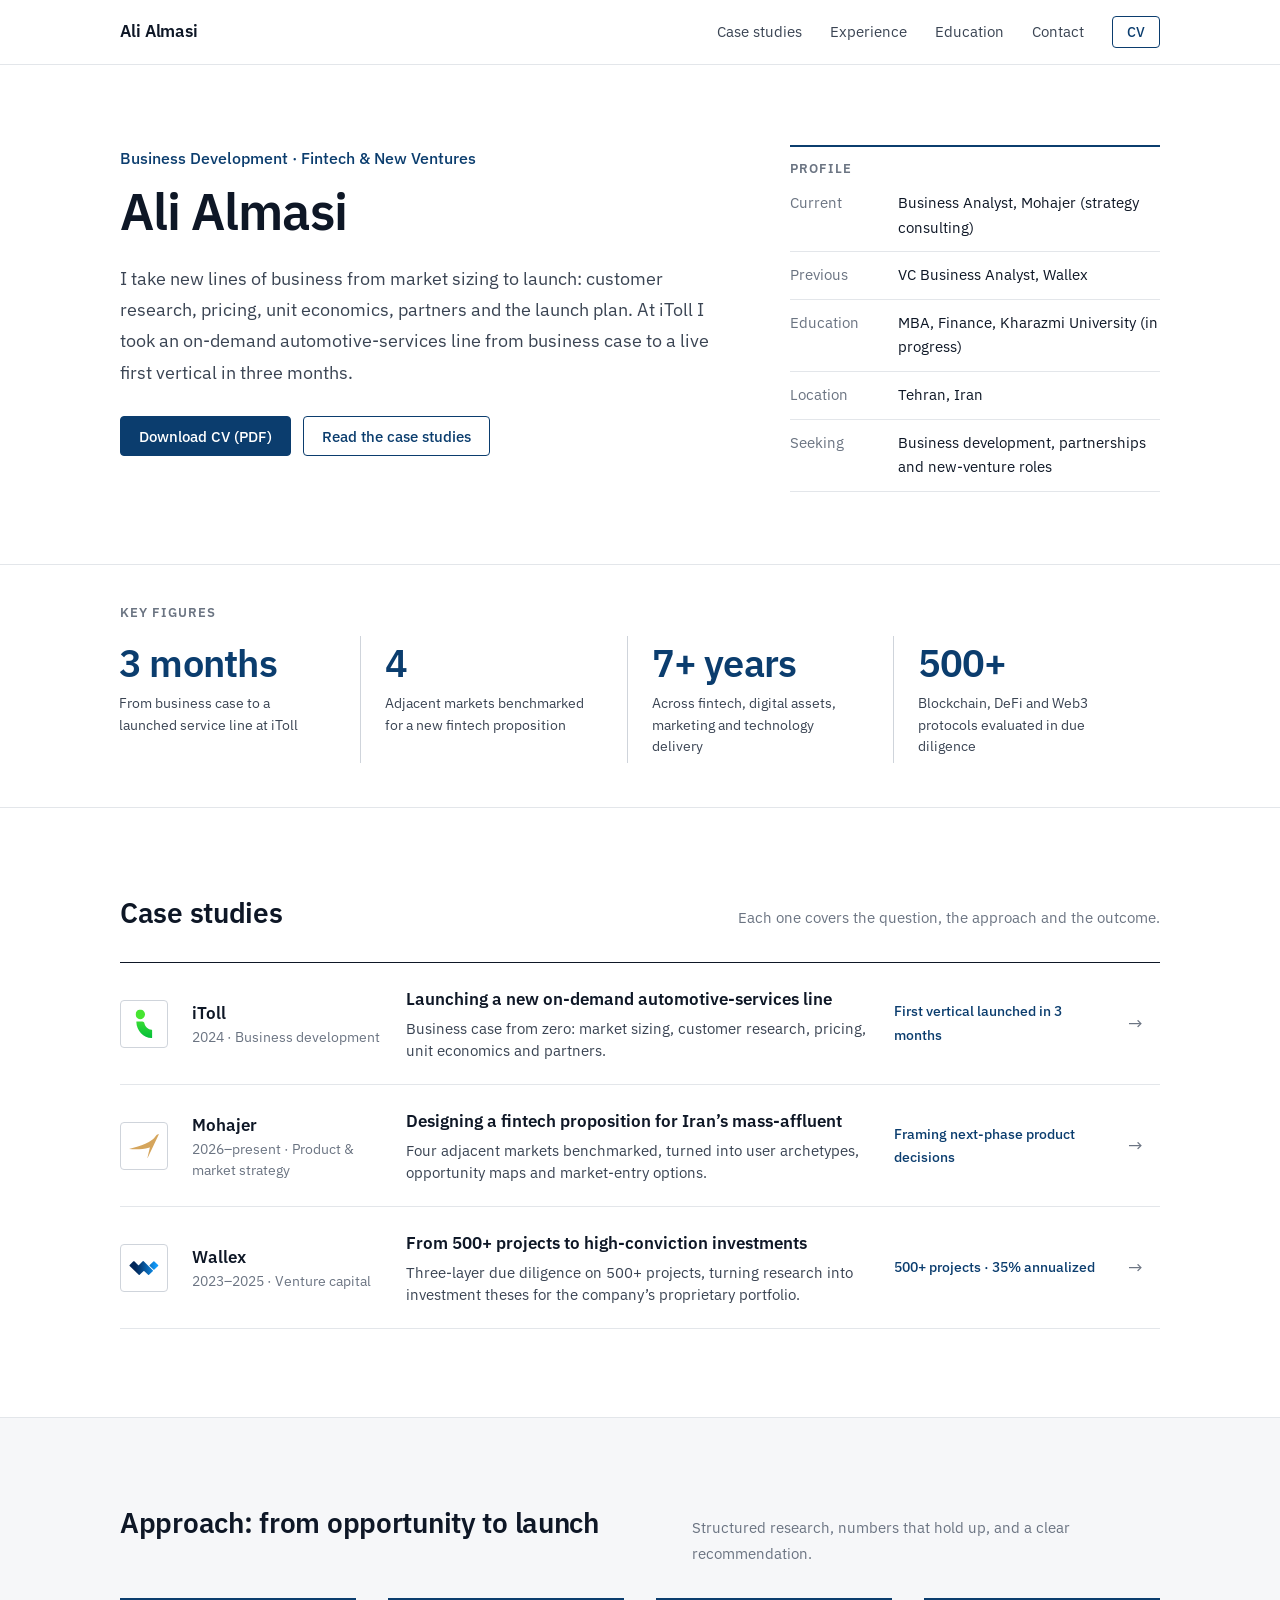
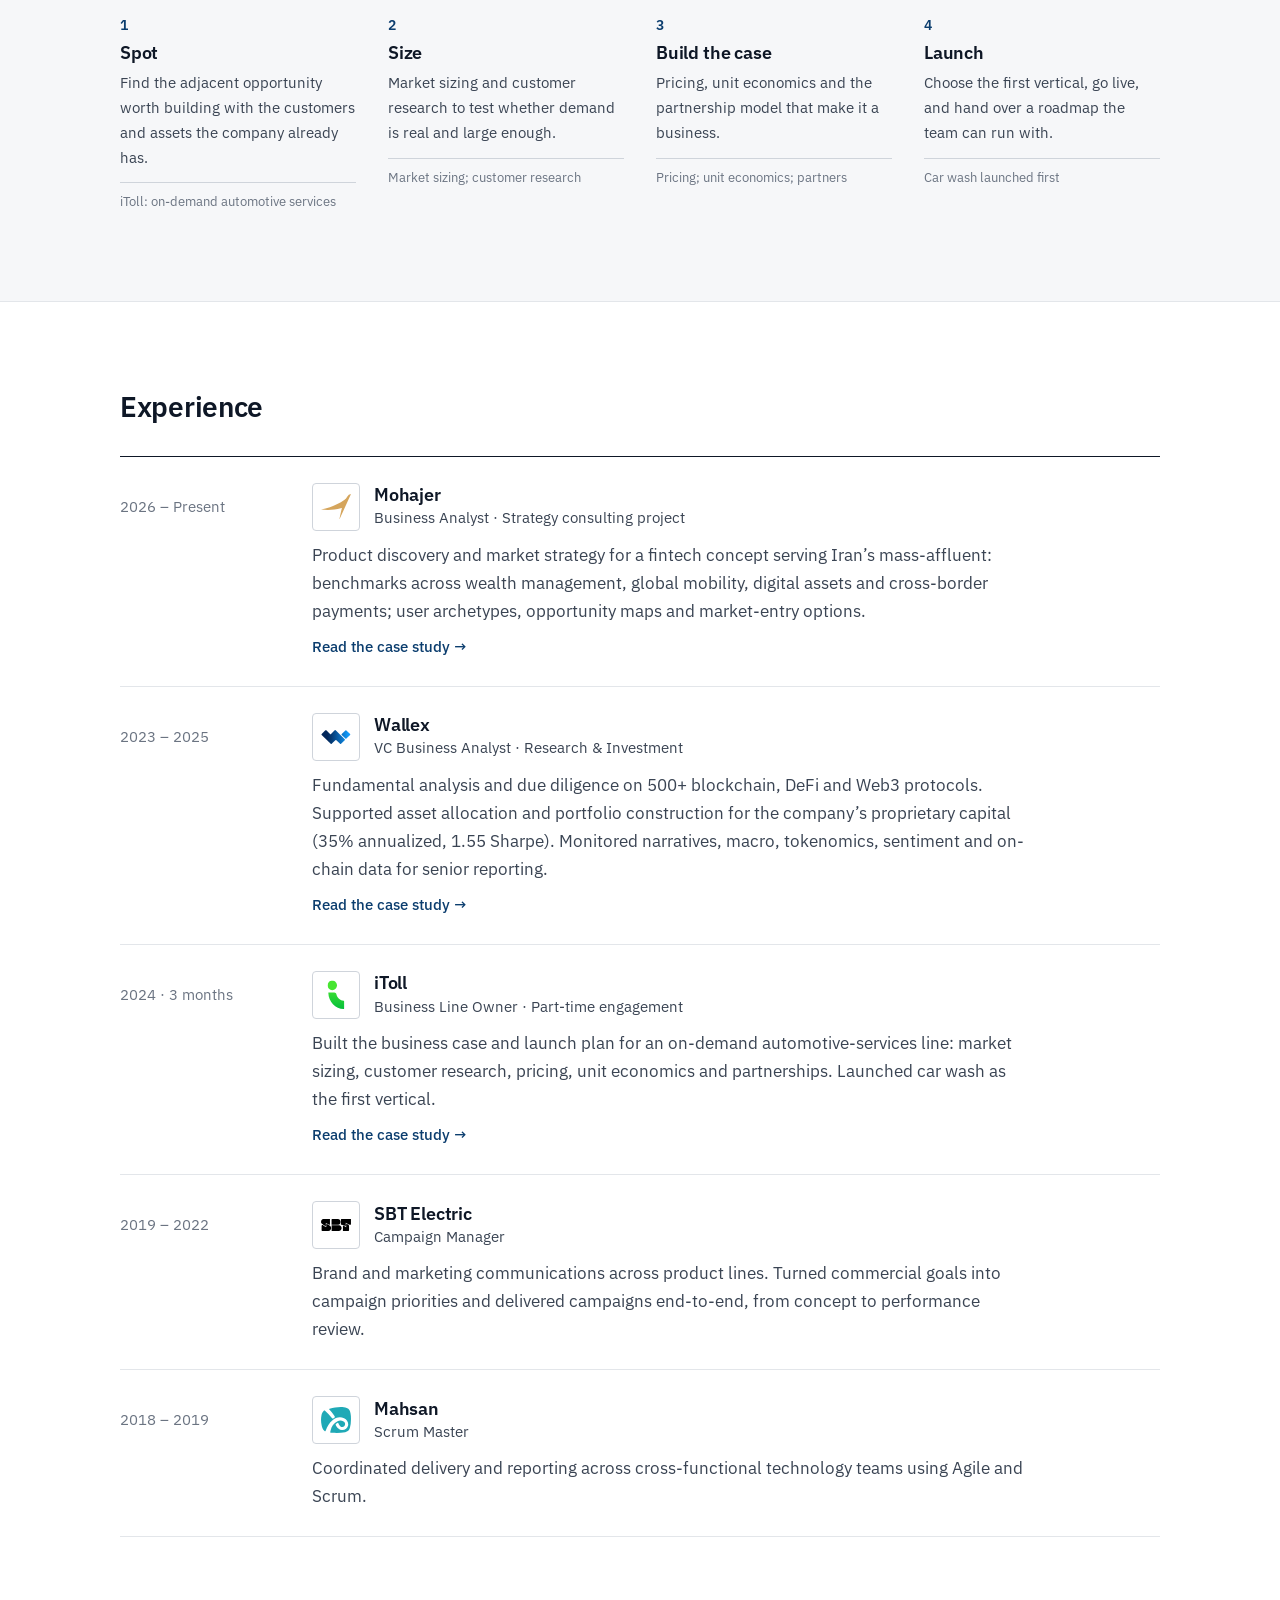
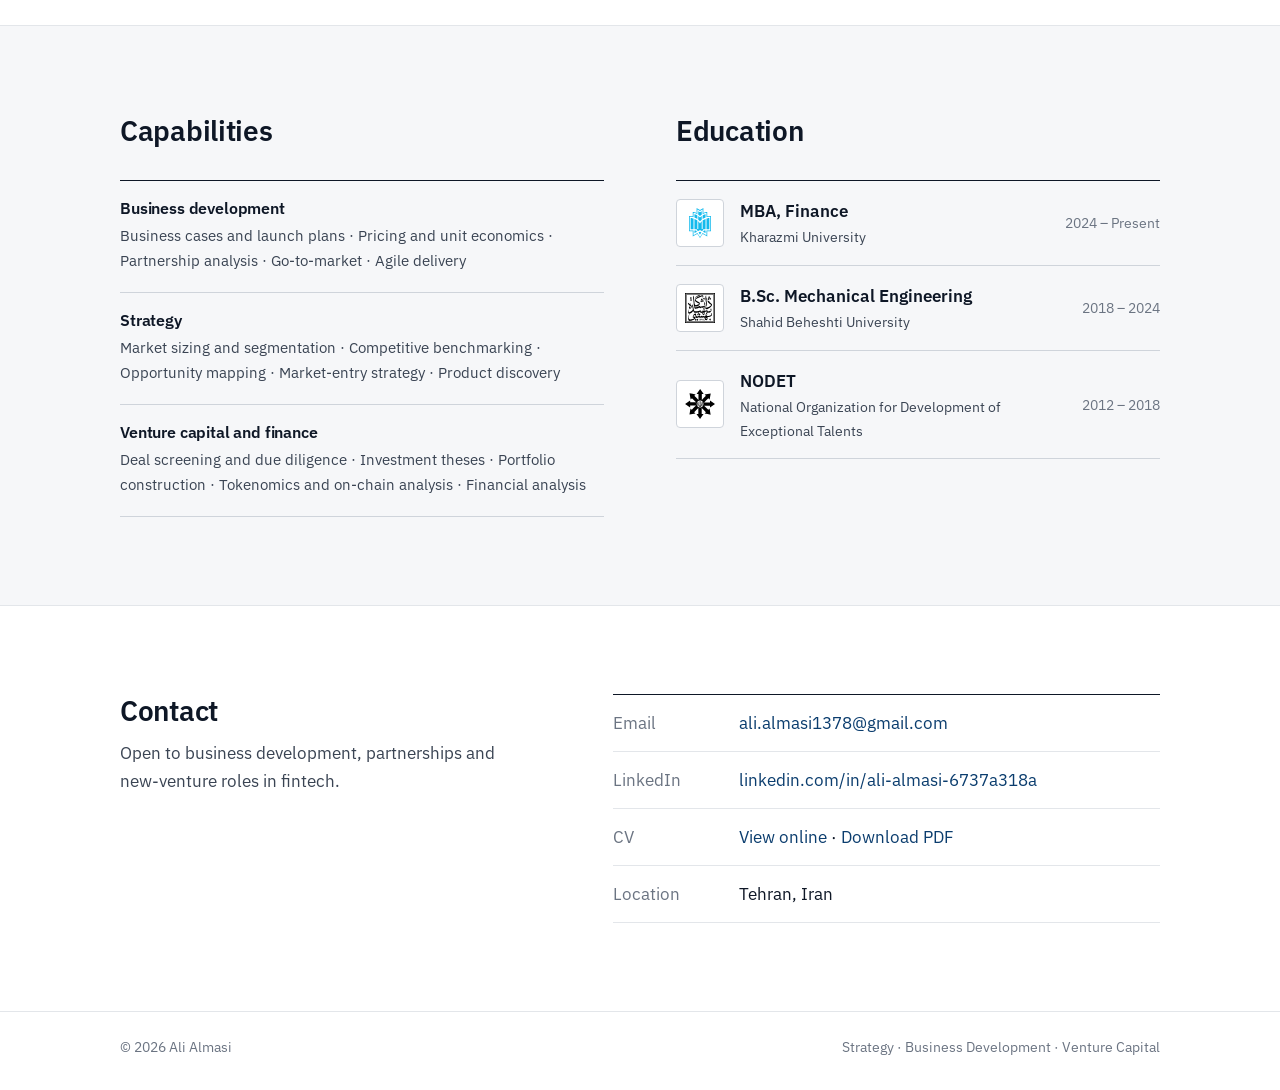
==== bd/index.html @ d95b73b7 "Add files via upload" ====
<!doctype html>
<html lang="en">
<head>
  <meta charset="utf-8">
  <meta name="viewport" content="width=device-width, initial-scale=1">
  <meta name="robots" content="noindex">
  <title>Ali Almasi</title>
  <link rel="canonical" href="https://alialmessi.github.io/">
  <meta http-equiv="refresh" content="0; url=../?lens=bd">
  <script>location.replace('../?lens=bd' + location.hash);</script>
</head>
<body><a href="../?lens=bd">Continue to Ali Almasi's portfolio</a></body>
</html>
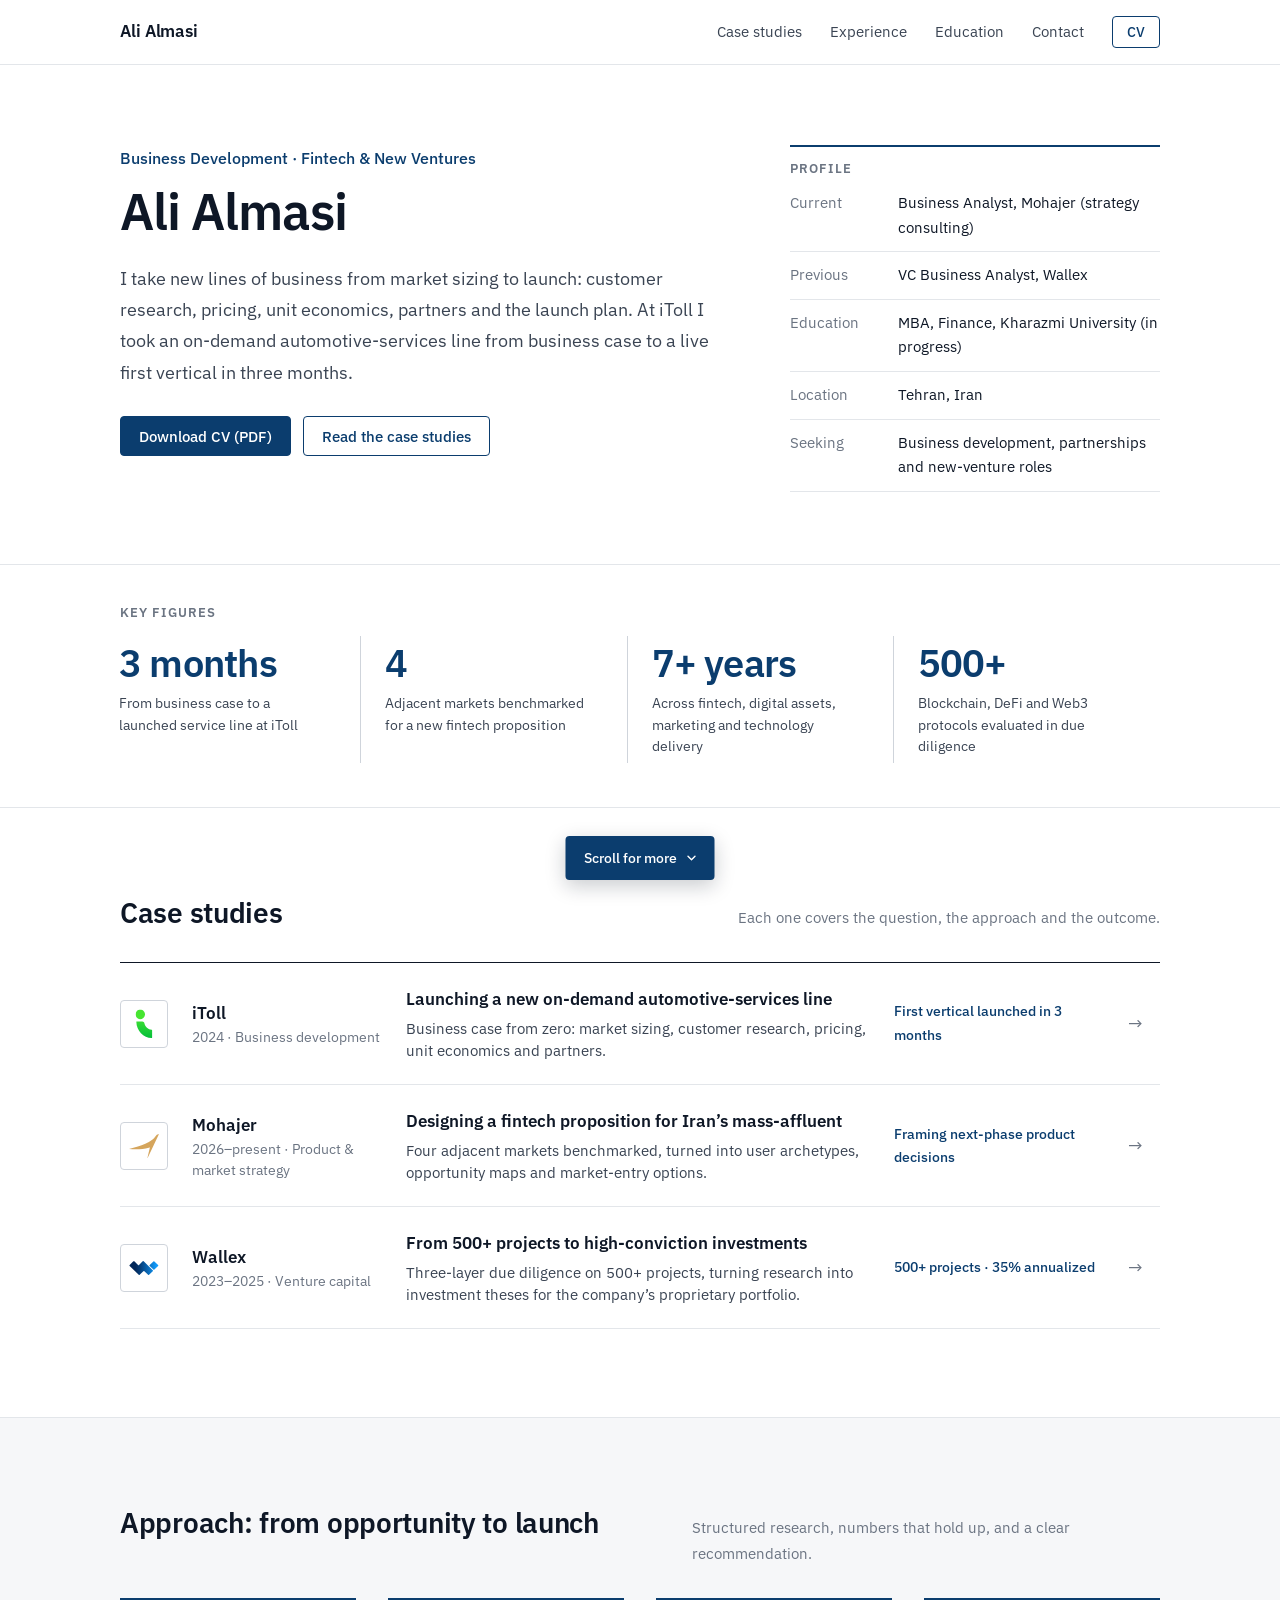
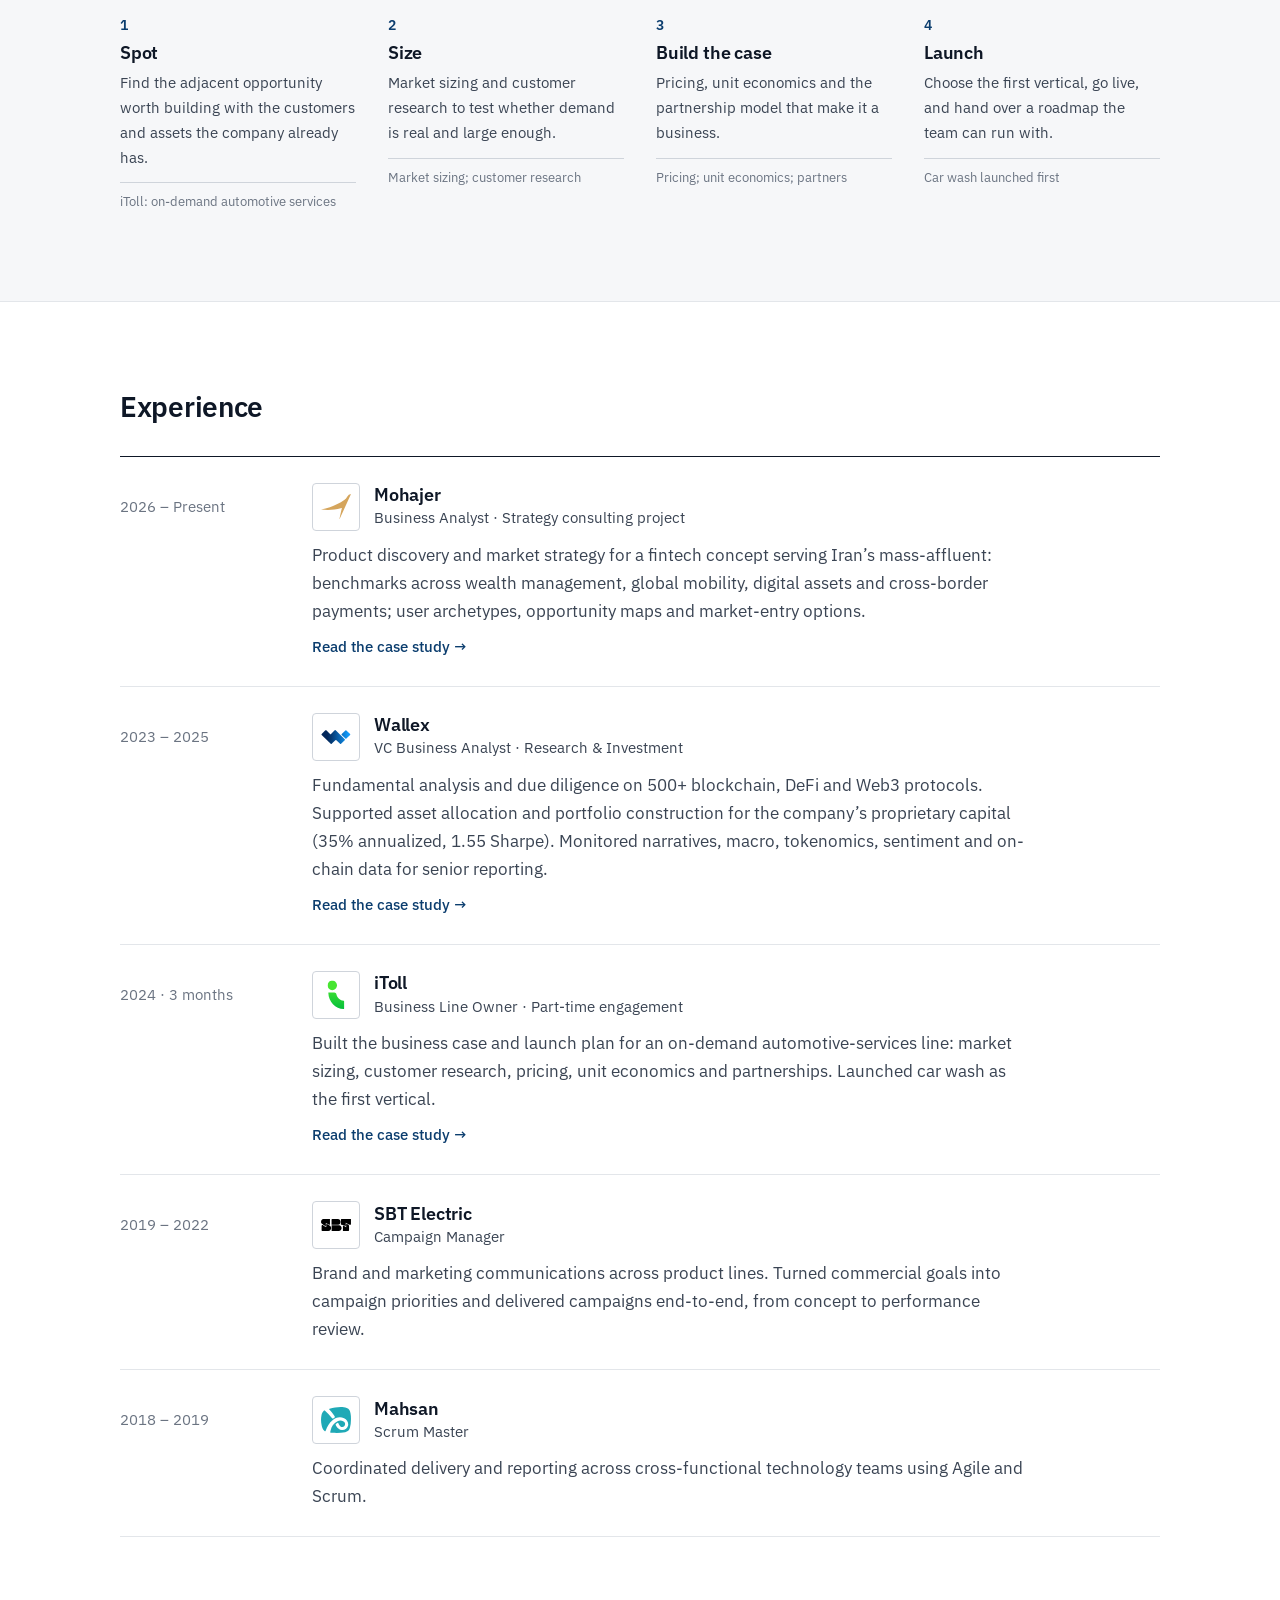
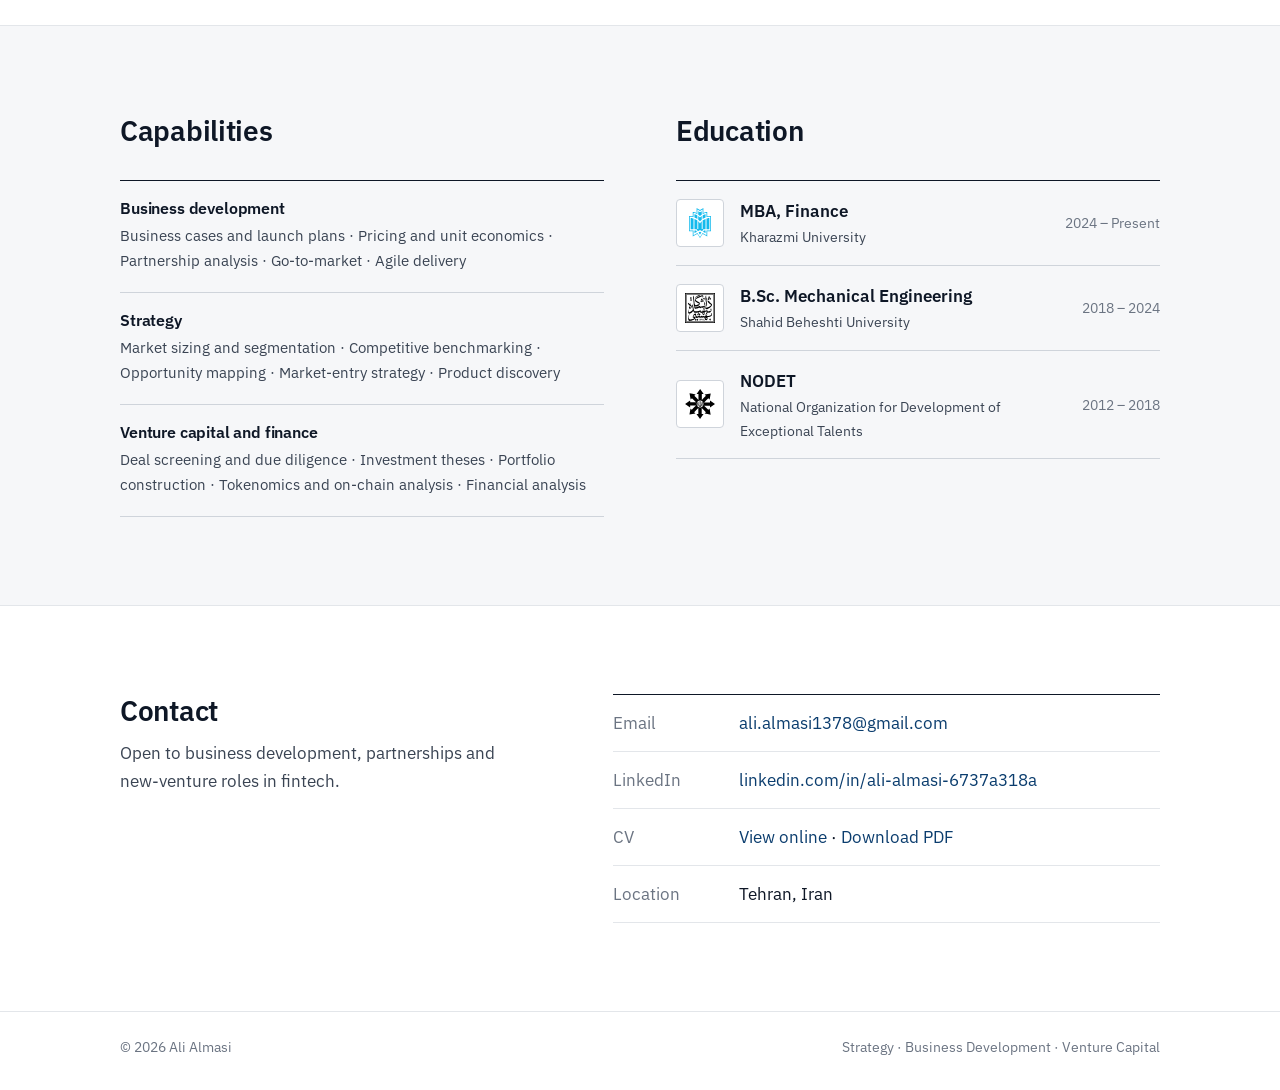
==== commit 9f94a1f2: "Add files via upload" ====
--- a/bd/index.html
+++ b/bd/index.html
@@ -5,7 +5,7 @@
   <meta name="viewport" content="width=device-width, initial-scale=1">
   <meta name="robots" content="noindex">
   <title>Ali Almasi</title>
-  <link rel="canonical" href="https://alialmessi.github.io/">
+  <link rel="canonical" href="https://alialmessi.github.io/portfolio/">
   <meta http-equiv="refresh" content="0; url=../?lens=bd">
   <script>location.replace('../?lens=bd' + location.hash);</script>
 </head>
